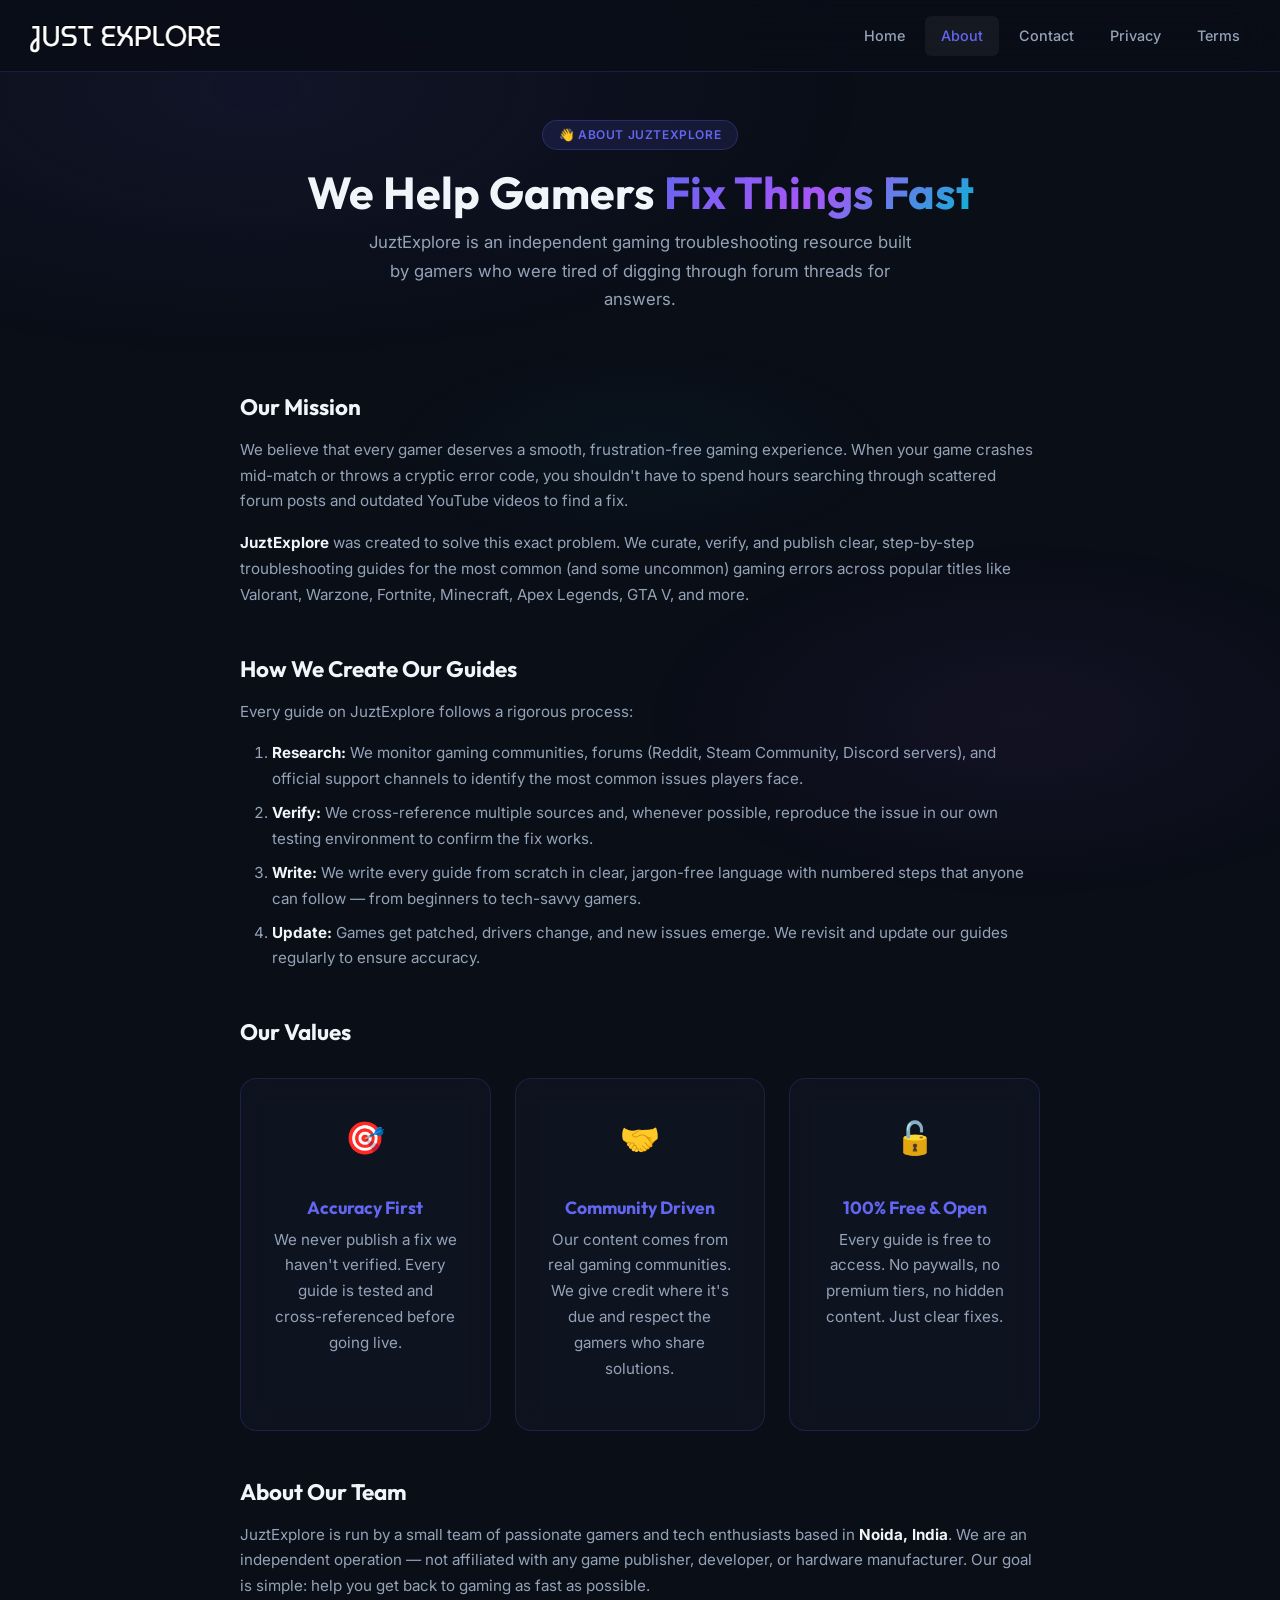
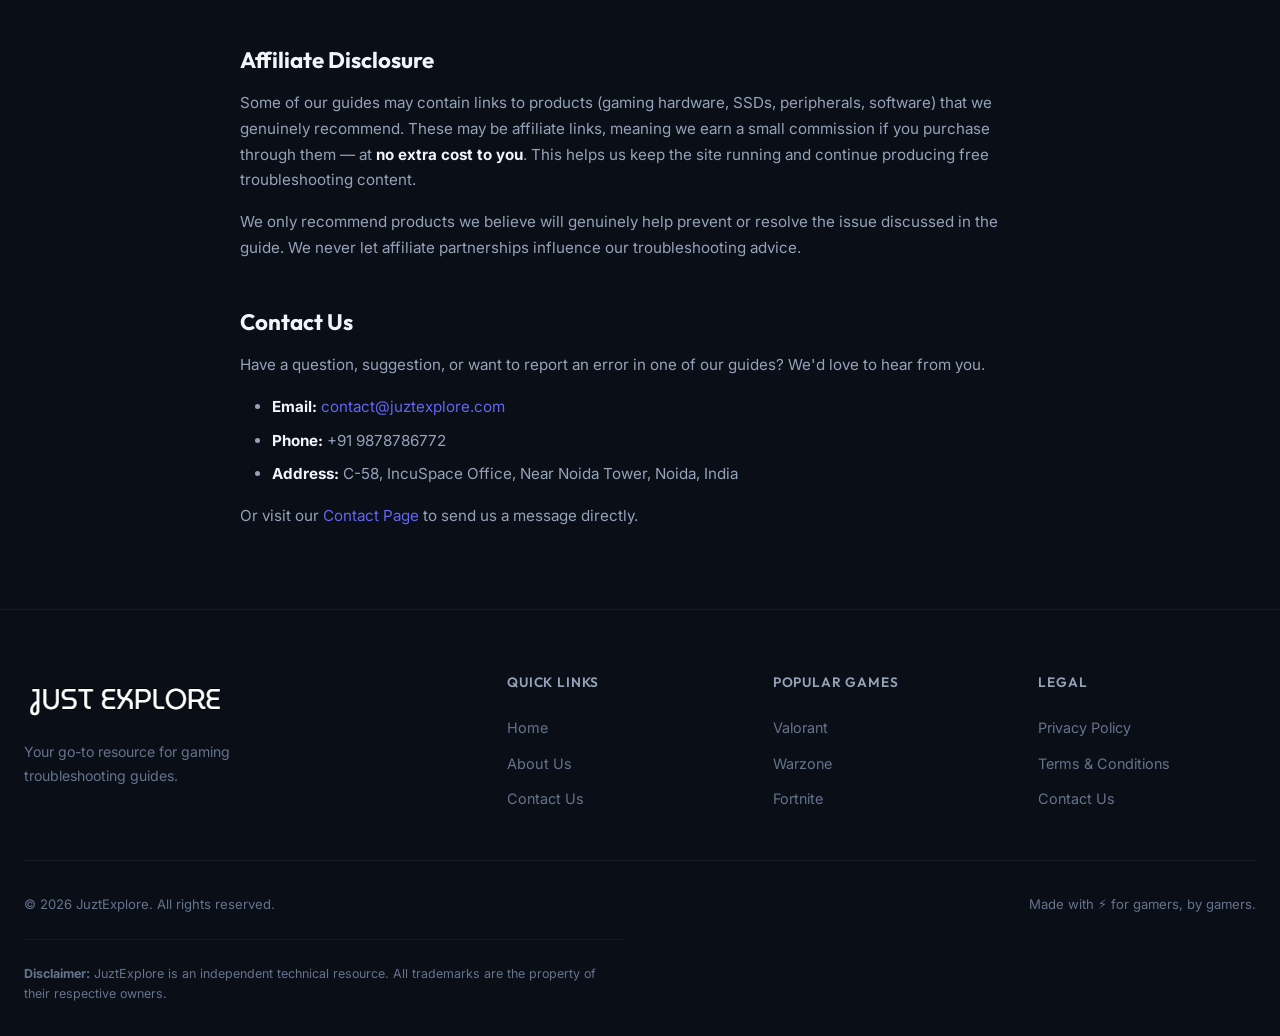
==== about.html @ 3f5ebada "v2" ====
<!DOCTYPE html>
<html lang="en">
<head>
  <meta charset="UTF-8">
  <meta name="viewport" content="width=device-width, initial-scale=1.0">
  <title>About Us — JuztExplore | Gaming Troubleshooting Guides</title>
  <meta name="description" content="Learn about JuztExplore — an independent gaming troubleshooting resource providing community-verified, step-by-step fix guides for game errors and crashes.">
  <meta name="robots" content="index, follow">
  <link rel="canonical" href="https://juztexplore.com/about.html">
  <link rel="preconnect" href="https://fonts.googleapis.com">
  <link rel="preconnect" href="https://fonts.gstatic.com" crossorigin>
  <link href="https://fonts.googleapis.com/css2?family=Inter:wght@400;500;600;700&family=Outfit:wght@600;700;800&family=JetBrains+Mono:wght@400;500&display=swap" rel="stylesheet">
  <link rel="icon" type="image/png" href="/favicon.png">
  <link rel="stylesheet" href="css/style.css">
</head>
<body>

  <!-- HEADER -->
  <header class="header" id="header">
    <div class="container header__inner">
      <a href="index.html" class="header__logo">
        <img src="/logo.png" alt="JuztExplore">
      </a>
      <nav class="header__nav" id="main-nav">
        <a href="index.html">Home</a>
        <a href="about.html" class="active">About</a>
        <a href="contact.html">Contact</a>
        <a href="privacy-policy.html">Privacy</a>
        <a href="terms.html">Terms</a>
      </nav>
      <button class="header__menu-toggle" id="menu-toggle" aria-label="Toggle menu">
        <span></span><span></span><span></span>
      </button>
    </div>
  </header>

  <!-- PAGE HERO -->
  <section class="page-hero">
    <div class="container">
      <span class="badge" style="margin-bottom:1rem;display:inline-flex;">👋 About JuztExplore</span>
      <h1 class="page-hero__title">We Help Gamers <span class="text-gradient">Fix Things Fast</span></h1>
      <p class="page-hero__subtitle">JuztExplore is an independent gaming troubleshooting resource built by gamers who were tired of digging through forum threads for answers.</p>
    </div>
  </section>

  <!-- PAGE CONTENT -->
  <section class="page-content">
    <div class="container">
      <div class="page-content__body">

        <h2>Our Mission</h2>
        <p>We believe that every gamer deserves a smooth, frustration-free gaming experience. When your game crashes mid-match or throws a cryptic error code, you shouldn't have to spend hours searching through scattered forum posts and outdated YouTube videos to find a fix.</p>
        <p><strong>JuztExplore</strong> was created to solve this exact problem. We curate, verify, and publish clear, step-by-step troubleshooting guides for the most common (and some uncommon) gaming errors across popular titles like Valorant, Warzone, Fortnite, Minecraft, Apex Legends, GTA V, and more.</p>

        <h2>How We Create Our Guides</h2>
        <p>Every guide on JuztExplore follows a rigorous process:</p>
        <ol>
          <li><strong>Research:</strong> We monitor gaming communities, forums (Reddit, Steam Community, Discord servers), and official support channels to identify the most common issues players face.</li>
          <li><strong>Verify:</strong> We cross-reference multiple sources and, whenever possible, reproduce the issue in our own testing environment to confirm the fix works.</li>
          <li><strong>Write:</strong> We write every guide from scratch in clear, jargon-free language with numbered steps that anyone can follow — from beginners to tech-savvy gamers.</li>
          <li><strong>Update:</strong> Games get patched, drivers change, and new issues emerge. We revisit and update our guides regularly to ensure accuracy.</li>
        </ol>

        <!-- Values -->
        <h2>Our Values</h2>
        <div class="about-values">
          <div class="about-value card">
            <div class="about-value__icon">🎯</div>
            <h3 class="about-value__title">Accuracy First</h3>
            <p class="about-value__text">We never publish a fix we haven't verified. Every guide is tested and cross-referenced before going live.</p>
          </div>
          <div class="about-value card">
            <div class="about-value__icon">🤝</div>
            <h3 class="about-value__title">Community Driven</h3>
            <p class="about-value__text">Our content comes from real gaming communities. We give credit where it's due and respect the gamers who share solutions.</p>
          </div>
          <div class="about-value card">
            <div class="about-value__icon">🔓</div>
            <h3 class="about-value__title">100% Free &amp; Open</h3>
            <p class="about-value__text">Every guide is free to access. No paywalls, no premium tiers, no hidden content. Just clear fixes.</p>
          </div>
        </div>

        <h2>About Our Team</h2>
        <p>JuztExplore is run by a small team of passionate gamers and tech enthusiasts based in <strong>Noida, India</strong>. We are an independent operation — not affiliated with any game publisher, developer, or hardware manufacturer. Our goal is simple: help you get back to gaming as fast as possible.</p>

        <h2>Affiliate Disclosure</h2>
        <p>Some of our guides may contain links to products (gaming hardware, SSDs, peripherals, software) that we genuinely recommend. These may be affiliate links, meaning we earn a small commission if you purchase through them — at <strong>no extra cost to you</strong>. This helps us keep the site running and continue producing free troubleshooting content.</p>
        <p>We only recommend products we believe will genuinely help prevent or resolve the issue discussed in the guide. We never let affiliate partnerships influence our troubleshooting advice.</p>

        <h2>Contact Us</h2>
        <p>Have a question, suggestion, or want to report an error in one of our guides? We'd love to hear from you.</p>
        <ul>
          <li><strong>Email:</strong> <a href="mailto:contact@juztexplore.com">contact@juztexplore.com</a></li>
          <li><strong>Phone:</strong> +91 9878786772</li>
          <li><strong>Address:</strong> C-58, IncuSpace Office, Near Noida Tower, Noida, India</li>
        </ul>
        <p>Or visit our <a href="contact.html">Contact Page</a> to send us a message directly.</p>

      </div>
    </div>
  </section>

  <!-- FOOTER -->
  <footer class="footer">
    <div class="container">
      <div class="footer__grid">
        <div class="footer__brand">
          <div class="footer__brand-logo">
            <a href="/">
              <img src="/logo.png" alt="JuztExplore">
            </a>
          </div>
          <p class="footer__brand-text">Your go-to resource for gaming troubleshooting guides.</p>
        </div>
        <div>
          <h4 class="footer__heading">Quick Links</h4>
          <ul class="footer__links">
            <li><a href="index.html">Home</a></li>
            <li><a href="about.html">About Us</a></li>
            <li><a href="contact.html">Contact Us</a></li>
          </ul>
        </div>
        <div>
          <h4 class="footer__heading">Popular Games</h4>
          <ul class="footer__links">
            <li><a href="index.html">Valorant</a></li>
            <li><a href="index.html">Warzone</a></li>
            <li><a href="index.html">Fortnite</a></li>
          </ul>
        </div>
        <div>
          <h4 class="footer__heading">Legal</h4>
          <ul class="footer__links">
            <li><a href="privacy-policy.html">Privacy Policy</a></li>
            <li><a href="terms.html">Terms &amp; Conditions</a></li>
            <li><a href="contact.html">Contact Us</a></li>
          </ul>
        </div>
      </div>
      <div class="footer__bottom">
        <span>&copy; 2026 JuztExplore. All rights reserved.</span>
        <span>Made with ⚡ for gamers, by gamers.</span>
      </div>
      <p class="footer__disclaimer"><strong>Disclaimer:</strong> JuztExplore is an independent technical resource. All trademarks are the property of their respective owners.</p>
    </div>
  </footer>
  <script src="js/main.js"></script>
</body>
</html>
---- css/style.css ----
/* ===== DESIGN TOKENS ===== */
:root {
  /* Colors */
  --bg-primary: #0a0e17;
  --bg-secondary: #111827;
  --bg-card: rgba(17, 24, 39, 0.7);
  --bg-glass: rgba(17, 24, 39, 0.55);
  --border-glass: rgba(99, 102, 241, 0.18);
  --accent-primary: #6366f1;
  --accent-secondary: #a855f7;
  --accent-tertiary: #06b6d4;
  --accent-gradient: linear-gradient(135deg, #6366f1 0%, #a855f7 50%, #06b6d4 100%);
  --accent-gradient-hover: linear-gradient(135deg, #818cf8 0%, #c084fc 50%, #22d3ee 100%);
  --text-primary: #f1f5f9;
  --text-secondary: #94a3b8;
  --text-muted: #64748b;
  --success: #22c55e;
  --warning: #f59e0b;
  --danger: #ef4444;
  --info: #3b82f6;

  /* Typography */
  --font-primary: 'Inter', 'Segoe UI', system-ui, -apple-system, sans-serif;
  --font-heading: 'Outfit', 'Inter', sans-serif;
  --font-mono: 'JetBrains Mono', 'Fira Code', monospace;

  /* Spacing */
  --space-xs: 0.25rem;
  --space-sm: 0.5rem;
  --space-md: 1rem;
  --space-lg: 1.5rem;
  --space-xl: 2rem;
  --space-2xl: 3rem;
  --space-3xl: 4rem;

  /* Border Radius */
  --radius-sm: 6px;
  --radius-md: 12px;
  --radius-lg: 16px;
  --radius-xl: 24px;
  --radius-full: 9999px;

  /* Shadows */
  --shadow-sm: 0 2px 8px rgba(0, 0, 0, 0.3);
  --shadow-md: 0 4px 20px rgba(0, 0, 0, 0.4);
  --shadow-lg: 0 8px 40px rgba(0, 0, 0, 0.5);
  --shadow-glow: 0 0 30px rgba(99, 102, 241, 0.15);
  --shadow-glow-hover: 0 0 40px rgba(99, 102, 241, 0.25);

  /* Transitions */
  --transition-fast: 150ms ease;
  --transition-base: 250ms ease;
  --transition-slow: 400ms ease;

  /* Layout */
  --max-width: 1280px;
  --header-height: 72px;
}

/* ===== RESET & BASE ===== */
*, *::before, *::after {
  margin: 0;
  padding: 0;
  box-sizing: border-box;
}

html {
  scroll-behavior: smooth;
  -webkit-font-smoothing: antialiased;
  -moz-osx-font-smoothing: grayscale;
}

body {
  font-family: var(--font-primary);
  background-color: var(--bg-primary);
  color: var(--text-primary);
  line-height: 1.7;
  min-height: 100vh;
  overflow-x: hidden;
}

body::before {
  content: '';
  position: fixed;
  top: 0;
  left: 0;
  width: 100%;
  height: 100%;
  background:
    radial-gradient(ellipse 80% 50% at 20% 10%, rgba(99, 102, 241, 0.08) 0%, transparent 60%),
    radial-gradient(ellipse 60% 40% at 80% 80%, rgba(168, 85, 247, 0.06) 0%, transparent 50%),
    radial-gradient(ellipse 50% 30% at 50% 50%, rgba(6, 182, 212, 0.04) 0%, transparent 40%);
  pointer-events: none;
  z-index: 0;
}

a {
  color: var(--accent-primary);
  text-decoration: none;
  transition: color var(--transition-fast);
}

a:hover {
  color: var(--accent-tertiary);
}

img {
  max-width: 100%;
  display: block;
}

h1, h2, h3, h4, h5, h6 {
  font-family: var(--font-heading);
  font-weight: 700;
  line-height: 1.2;
  color: var(--text-primary);
}

/* ===== UTILITY CLASSES ===== */
.container {
  max-width: var(--max-width);
  margin: 0 auto;
  padding: 0 var(--space-lg);
  position: relative;
  z-index: 1;
}

.section {
  padding: var(--space-3xl) 0;
}

.text-gradient {
  background: var(--accent-gradient);
  -webkit-background-clip: text;
  -webkit-text-fill-color: transparent;
  background-clip: text;
}

.badge {
  display: inline-flex;
  align-items: center;
  gap: var(--space-xs);
  padding: var(--space-xs) var(--space-md);
  background: rgba(99, 102, 241, 0.12);
  border: 1px solid rgba(99, 102, 241, 0.25);
  border-radius: var(--radius-full);
  font-size: 0.75rem;
  font-weight: 600;
  text-transform: uppercase;
  letter-spacing: 0.05em;
  color: var(--accent-primary);
}

.badge--success {
  background: rgba(34, 197, 94, 0.12);
  border-color: rgba(34, 197, 94, 0.25);
  color: var(--success);
}

.badge--warning {
  background: rgba(245, 158, 11, 0.12);
  border-color: rgba(245, 158, 11, 0.25);
  color: var(--warning);
}

.badge--danger {
  background: rgba(239, 68, 68, 0.12);
  border-color: rgba(239, 68, 68, 0.25);
  color: var(--danger);
}

.btn {
  display: inline-flex;
  align-items: center;
  gap: var(--space-sm);
  padding: 0.75rem 1.5rem;
  border: none;
  border-radius: var(--radius-md);
  font-family: var(--font-primary);
  font-size: 0.9rem;
  font-weight: 600;
  cursor: pointer;
  transition: all var(--transition-base);
  text-decoration: none;
  position: relative;
  overflow: hidden;
}

.btn--primary {
  background: var(--accent-gradient);
  color: white;
  box-shadow: 0 4px 15px rgba(99, 102, 241, 0.3);
}

.btn--primary:hover {
  background: var(--accent-gradient-hover);
  box-shadow: 0 6px 25px rgba(99, 102, 241, 0.45);
  transform: translateY(-2px);
  color: white;
}

.btn--outline {
  background: transparent;
  color: var(--accent-primary);
  border: 1.5px solid rgba(99, 102, 241, 0.4);
}

.btn--outline:hover {
  background: rgba(99, 102, 241, 0.1);
  border-color: var(--accent-primary);
  color: var(--accent-primary);
  transform: translateY(-2px);
}

.btn--ghost {
  background: transparent;
  color: var(--text-secondary);
}

.btn--ghost:hover {
  background: rgba(255, 255, 255, 0.05);
  color: var(--text-primary);
}

/* ===== HEADER / NAVIGATION ===== */
.header {
  position: fixed;
  top: 0;
  left: 0;
  right: 0;
  height: var(--header-height);
  z-index: 1000;
  transition: all var(--transition-base);
}

.header::before {
  content: '';
  position: absolute;
  inset: 0;
  background: rgba(10, 14, 23, 0.85);
  backdrop-filter: blur(20px);
  -webkit-backdrop-filter: blur(20px);
  border-bottom: 1px solid var(--border-glass);
}

.header__inner {
  display: flex;
  align-items: center;
  justify-content: space-between;
  height: 100%;
  position: relative;
  z-index: 1;
}

.header__logo {
  display: flex;
  align-items: center;
  gap: var(--space-sm);
  font-family: var(--font-heading);
  font-size: 1.4rem;
  font-weight: 800;
  color: var(--text-primary);
  text-decoration: none;
}

.header__logo-icon {
  width: 36px;
  height: 36px;
  background: var(--accent-gradient);
  border-radius: var(--radius-sm);
  display: flex;
  align-items: center;
  justify-content: center;
  font-size: 1.1rem;
}

.header__nav {
  display: flex;
  align-items: center;
  gap: var(--space-xs);
}

.header__nav a {
  padding: 0.5rem 1rem;
  color: var(--text-secondary);
  font-size: 0.9rem;
  font-weight: 500;
  border-radius: var(--radius-sm);
  transition: all var(--transition-fast);
}

.header__nav a:hover,
.header__nav a.active {
  color: var(--text-primary);
  background: rgba(255, 255, 255, 0.05);
}

.header__nav a.active {
  color: var(--accent-primary);
}

/* Mobile menu toggle */
.header__menu-toggle {
  display: none;
  flex-direction: column;
  gap: 5px;
  background: none;
  border: none;
  cursor: pointer;
  padding: 4px;
  z-index: 1001;
}

.header__menu-toggle span {
  width: 24px;
  height: 2px;
  background: var(--text-primary);
  border-radius: 2px;
  transition: all var(--transition-fast);
}

.header__menu-toggle.active span:nth-child(1) {
  transform: translateY(7px) rotate(45deg);
}
.header__menu-toggle.active span:nth-child(2) {
  opacity: 0;
}
.header__menu-toggle.active span:nth-child(3) {
  transform: translateY(-7px) rotate(-45deg);
}

/* ===== HERO SECTION ===== */
.hero {
  padding: calc(var(--header-height) + var(--space-3xl)) 0 var(--space-3xl);
  text-align: center;
  position: relative;
}

.hero::after {
  content: '';
  position: absolute;
  top: 50%;
  left: 50%;
  transform: translate(-50%, -50%);
  width: 600px;
  height: 600px;
  background: radial-gradient(circle, rgba(99, 102, 241, 0.1) 0%, transparent 70%);
  pointer-events: none;
}

.hero__badge {
  margin-bottom: var(--space-lg);
}

.hero__title {
  font-size: clamp(2.2rem, 5vw, 3.8rem);
  margin-bottom: var(--space-lg);
  letter-spacing: -0.02em;
}

.hero__subtitle {
  font-size: clamp(1rem, 2vw, 1.2rem);
  color: var(--text-secondary);
  max-width: 640px;
  margin: 0 auto var(--space-xl);
  line-height: 1.8;
}

.hero__search {
  max-width: 560px;
  margin: 0 auto var(--space-xl);
  position: relative;
}

.hero__search input {
  width: 100%;
  padding: 1rem 1.5rem 1rem 3rem;
  background: var(--bg-glass);
  border: 1px solid var(--border-glass);
  border-radius: var(--radius-xl);
  color: var(--text-primary);
  font-family: var(--font-primary);
  font-size: 1rem;
  outline: none;
  transition: all var(--transition-base);
  backdrop-filter: blur(10px);
}

.hero__search input::placeholder {
  color: var(--text-muted);
}

.hero__search input:focus {
  border-color: var(--accent-primary);
  box-shadow: var(--shadow-glow);
}

.hero__search-icon {
  position: absolute;
  left: 1.1rem;
  top: 50%;
  transform: translateY(-50%);
  color: var(--text-muted);
  font-size: 1.1rem;
  pointer-events: none;
}

.hero__stats {
  display: flex;
  justify-content: center;
  gap: var(--space-2xl);
  flex-wrap: wrap;
}

.hero__stat {
  text-align: center;
}

.hero__stat-value {
  display: block;
  font-family: var(--font-heading);
  font-size: 1.8rem;
  font-weight: 800;
  background: var(--accent-gradient);
  -webkit-background-clip: text;
  -webkit-text-fill-color: transparent;
  background-clip: text;
}

.hero__stat-label {
  font-size: 0.82rem;
  color: var(--text-muted);
  text-transform: uppercase;
  letter-spacing: 0.06em;
  font-weight: 500;
}

/* ===== CARDS ===== */
.card {
  background: var(--bg-glass);
  border: 1px solid var(--border-glass);
  border-radius: var(--radius-lg);
  padding: var(--space-xl);
  transition: all var(--transition-base);
  backdrop-filter: blur(12px);
  -webkit-backdrop-filter: blur(12px);
  position: relative;
  overflow: hidden;
}

.card::before {
  content: '';
  position: absolute;
  top: 0;
  left: 0;
  right: 0;
  height: 2px;
  background: var(--accent-gradient);
  opacity: 0;
  transition: opacity var(--transition-base);
}

.card:hover {
  border-color: rgba(99, 102, 241, 0.35);
  box-shadow: var(--shadow-glow);
  transform: translateY(-4px);
}

.card:hover::before {
  opacity: 1;
}

.card__icon {
  width: 48px;
  height: 48px;
  background: rgba(99, 102, 241, 0.12);
  border: 1px solid rgba(99, 102, 241, 0.2);
  border-radius: var(--radius-md);
  display: flex;
  align-items: center;
  justify-content: center;
  font-size: 1.4rem;
  margin-bottom: var(--space-lg);
}

.card__title {
  font-size: 1.15rem;
  margin-bottom: var(--space-sm);
}

.card__text {
  color: var(--text-secondary);
  font-size: 0.92rem;
  line-height: 1.7;
}

.card__meta {
  display: flex;
  align-items: center;
  gap: var(--space-md);
  margin-top: var(--space-lg);
  padding-top: var(--space-md);
  border-top: 1px solid rgba(255, 255, 255, 0.06);
  font-size: 0.82rem;
  color: var(--text-muted);
}

.card__meta-item {
  display: flex;
  align-items: center;
  gap: var(--space-xs);
}

/* Guide card specific */
.card--guide {
  cursor: pointer;
  text-decoration: none;
  display: block;
  color: inherit;
}

.card--guide:hover {
  color: inherit;
}

.card--guide .card__game-tag {
  display: inline-flex;
  align-items: center;
  gap: 6px;
  margin-bottom: var(--space-md);
}

.card--guide .card__game-tag img {
  width: 24px;
  height: 24px;
  border-radius: 4px;
}

/* ===== GRID LAYOUTS ===== */
.grid {
  display: grid;
  gap: var(--space-lg);
}

.grid--2 {
  grid-template-columns: repeat(2, 1fr);
}

.grid--3 {
  grid-template-columns: repeat(3, 1fr);
}

.grid--4 {
  grid-template-columns: repeat(4, 1fr);
}

.grid--guide {
  grid-template-columns: repeat(auto-fill, minmax(340px, 1fr));
}

/* ===== SECTION HEADERS ===== */
.section-header {
  text-align: center;
  margin-bottom: var(--space-2xl);
}

.section-header__title {
  font-size: clamp(1.6rem, 3vw, 2.2rem);
  margin-bottom: var(--space-sm);
}

.section-header__subtitle {
  color: var(--text-secondary);
  font-size: 1rem;
  max-width: 560px;
  margin: 0 auto;
}

/* ===== CATEGORY FILTER ===== */
.filter-bar {
  display: flex;
  align-items: center;
  gap: var(--space-sm);
  flex-wrap: wrap;
  margin-bottom: var(--space-xl);
  justify-content: center;
}

.filter-btn {
  padding: 0.5rem 1.2rem;
  background: rgba(255, 255, 255, 0.04);
  border: 1px solid rgba(255, 255, 255, 0.08);
  border-radius: var(--radius-full);
  color: var(--text-secondary);
  font-family: var(--font-primary);
  font-size: 0.85rem;
  font-weight: 500;
  cursor: pointer;
  transition: all var(--transition-fast);
}

.filter-btn:hover {
  background: rgba(99, 102, 241, 0.1);
  border-color: rgba(99, 102, 241, 0.3);
  color: var(--text-primary);
}

.filter-btn.active {
  background: var(--accent-primary);
  border-color: var(--accent-primary);
  color: white;
}

/* ===== FOOTER ===== */
.footer {
  border-top: 1px solid rgba(255, 255, 255, 0.06);
  padding: var(--space-3xl) 0 var(--space-xl);
  position: relative;
  z-index: 1;
}

.footer__grid {
  display: grid;
  grid-template-columns: 2fr 1fr 1fr 1fr;
  gap: var(--space-2xl);
  margin-bottom: var(--space-2xl);
}

.footer__brand {
  max-width: 300px;
}

.footer__brand-logo {
  display: flex;
  align-items: center;
  gap: var(--space-sm);
  font-family: var(--font-heading);
  font-size: 1.3rem;
  font-weight: 800;
  color: var(--text-primary);
  margin-bottom: var(--space-md);
}

.footer__brand-text {
  color: var(--text-muted);
  font-size: 0.88rem;
  line-height: 1.7;
}

.footer__heading {
  font-size: 0.85rem;
  font-weight: 600;
  text-transform: uppercase;
  letter-spacing: 0.06em;
  color: var(--text-secondary);
  margin-bottom: var(--space-lg);
}

.footer__links {
  list-style: none;
  display: flex;
  flex-direction: column;
  gap: var(--space-sm);
}

.footer__links a {
  color: var(--text-muted);
  font-size: 0.9rem;
  transition: color var(--transition-fast);
}

.footer__links a:hover {
  color: var(--text-primary);
}

.footer__bottom {
  display: flex;
  align-items: center;
  justify-content: space-between;
  padding-top: var(--space-xl);
  border-top: 1px solid rgba(255, 255, 255, 0.06);
  font-size: 0.82rem;
  color: var(--text-muted);
  flex-wrap: wrap;
  gap: var(--space-md);
}

.footer__disclaimer {
  max-width: 600px;
  line-height: 1.6;
  font-size: 0.78rem;
  color: var(--text-muted);
  margin-top: var(--space-lg);
  padding-top: var(--space-lg);
  border-top: 1px solid rgba(255, 255, 255, 0.04);
}

/* ===== FIX GUIDE PAGE ===== */
.guide-hero {
  padding: calc(var(--header-height) + var(--space-2xl)) 0 var(--space-2xl);
  position: relative;
}

.guide-hero__breadcrumb {
  display: flex;
  align-items: center;
  gap: var(--space-sm);
  font-size: 0.85rem;
  color: var(--text-muted);
  margin-bottom: var(--space-lg);
}

.guide-hero__breadcrumb a {
  color: var(--text-muted);
}

.guide-hero__breadcrumb a:hover {
  color: var(--accent-primary);
}

.guide-hero__breadcrumb span {
  color: var(--text-muted);
}

.guide-hero__meta {
  display: flex;
  align-items: center;
  gap: var(--space-md);
  margin-bottom: var(--space-md);
  flex-wrap: wrap;
}

.guide-hero__title {
  font-size: clamp(1.8rem, 4vw, 2.6rem);
  margin-bottom: var(--space-md);
  letter-spacing: -0.01em;
}

.guide-hero__quick-fix {
  background: rgba(34, 197, 94, 0.08);
  border: 1px solid rgba(34, 197, 94, 0.2);
  border-radius: var(--radius-md);
  padding: var(--space-lg);
  margin-top: var(--space-lg);
}

.guide-hero__quick-fix-title {
  display: flex;
  align-items: center;
  gap: var(--space-sm);
  font-size: 0.9rem;
  font-weight: 700;
  color: var(--success);
  margin-bottom: var(--space-sm);
  text-transform: uppercase;
  letter-spacing: 0.04em;
}

.guide-hero__quick-fix p {
  color: var(--text-secondary);
  font-size: 0.95rem;
}

/* Guide content layout */
.guide-layout {
  display: grid;
  grid-template-columns: 1fr 340px;
  gap: var(--space-2xl);
  padding-bottom: var(--space-3xl);
}

.guide-content h2 {
  font-size: 1.5rem;
  margin: var(--space-2xl) 0 var(--space-md);
  padding-bottom: var(--space-sm);
  border-bottom: 1px solid rgba(255, 255, 255, 0.06);
}

.guide-content h3 {
  font-size: 1.15rem;
  margin: var(--space-xl) 0 var(--space-sm);
  color: var(--accent-primary);
}

.guide-content p {
  color: var(--text-secondary);
  margin-bottom: var(--space-md);
  font-size: 0.95rem;
}

.guide-content ol,
.guide-content ul {
  color: var(--text-secondary);
  margin-bottom: var(--space-md);
  padding-left: var(--space-xl);
}

.guide-content li {
  margin-bottom: var(--space-sm);
  font-size: 0.95rem;
}

/* Step blocks */
.step-block {
  background: var(--bg-glass);
  border: 1px solid var(--border-glass);
  border-radius: var(--radius-lg);
  padding: var(--space-xl);
  margin-bottom: var(--space-lg);
  position: relative;
  backdrop-filter: blur(10px);
}

.step-block__number {
  position: absolute;
  top: -12px;
  left: var(--space-lg);
  background: var(--accent-gradient);
  color: white;
  width: 28px;
  height: 28px;
  border-radius: var(--radius-full);
  display: flex;
  align-items: center;
  justify-content: center;
  font-size: 0.8rem;
  font-weight: 700;
}

.step-block__title {
  font-size: 1.05rem;
  margin-bottom: var(--space-sm);
}

.step-block__text {
  color: var(--text-secondary);
  font-size: 0.92rem;
}

.step-block__code {
  background: rgba(0, 0, 0, 0.4);
  border: 1px solid rgba(255, 255, 255, 0.06);
  border-radius: var(--radius-sm);
  padding: var(--space-md);
  margin-top: var(--space-md);
  font-family: var(--font-mono);
  font-size: 0.85rem;
  color: var(--accent-tertiary);
  overflow-x: auto;
}

/* Pro tip */
.pro-tip {
  background: linear-gradient(135deg, rgba(99, 102, 241, 0.1) 0%, rgba(168, 85, 247, 0.08) 100%);
  border: 1px solid rgba(99, 102, 241, 0.25);
  border-radius: var(--radius-lg);
  padding: var(--space-xl);
  margin: var(--space-xl) 0;
}

.pro-tip__title {
  display: flex;
  align-items: center;
  gap: var(--space-sm);
  font-size: 0.95rem;
  font-weight: 700;
  color: var(--accent-primary);
  margin-bottom: var(--space-sm);
}

.pro-tip p {
  color: var(--text-secondary);
  font-size: 0.92rem;
}

/* Sidebar */
.guide-sidebar {
  position: sticky;
  top: calc(var(--header-height) + var(--space-lg));
  align-self: start;
}

.sidebar-card {
  background: var(--bg-glass);
  border: 1px solid var(--border-glass);
  border-radius: var(--radius-lg);
  padding: var(--space-xl);
  margin-bottom: var(--space-lg);
  backdrop-filter: blur(10px);
}

.sidebar-card__title {
  font-size: 0.95rem;
  font-weight: 700;
  margin-bottom: var(--space-lg);
  display: flex;
  align-items: center;
  gap: var(--space-sm);
}

.specs-table {
  width: 100%;
  border-collapse: collapse;
  font-size: 0.85rem;
}

.specs-table th,
.specs-table td {
  text-align: left;
  padding: var(--space-sm) var(--space-sm);
  border-bottom: 1px solid rgba(255, 255, 255, 0.05);
}

.specs-table th {
  color: var(--text-muted);
  font-weight: 500;
  width: 40%;
}

.specs-table td {
  color: var(--text-secondary);
}

.specs-table tr:last-child th,
.specs-table tr:last-child td {
  border-bottom: none;
}

.specs-table__heading {
  font-weight: 700;
  color: var(--accent-primary) !important;
  font-size: 0.8rem;
  text-transform: uppercase;
  letter-spacing: 0.05em;
  padding-top: var(--space-md) !important;
}

/* ===== STATIC PAGES (About, Contact, Privacy, etc.) ===== */
.page-hero {
  padding: calc(var(--header-height) + var(--space-2xl)) 0 var(--space-xl);
  text-align: center;
}

.page-hero__title {
  font-size: clamp(2rem, 4vw, 2.8rem);
  margin-bottom: var(--space-sm);
}

.page-hero__subtitle {
  color: var(--text-secondary);
  font-size: 1.05rem;
  max-width: 560px;
  margin: 0 auto;
}

.page-content {
  padding-bottom: var(--space-3xl);
}

.page-content__body {
  max-width: 800px;
  margin: 0 auto;
}

.page-content__body h2 {
  font-size: 1.4rem;
  margin: var(--space-2xl) 0 var(--space-md);
  color: var(--text-primary);
}

.page-content__body h3 {
  font-size: 1.1rem;
  margin: var(--space-xl) 0 var(--space-sm);
  color: var(--accent-primary);
}

.page-content__body p {
  color: var(--text-secondary);
  margin-bottom: var(--space-md);
  font-size: 0.95rem;
}

.page-content__body ul,
.page-content__body ol {
  color: var(--text-secondary);
  margin-bottom: var(--space-md);
  padding-left: var(--space-xl);
}

.page-content__body li {
  margin-bottom: var(--space-sm);
  font-size: 0.95rem;
}

.page-content__body strong {
  color: var(--text-primary);
}

/* Contact page */
.contact-grid {
  display: grid;
  grid-template-columns: 1fr 1fr;
  gap: var(--space-2xl);
  margin-top: var(--space-xl);
}

.contact-info-item {
  display: flex;
  gap: var(--space-md);
  margin-bottom: var(--space-xl);
}

.contact-info-item__icon {
  width: 44px;
  height: 44px;
  min-width: 44px;
  background: rgba(99, 102, 241, 0.12);
  border: 1px solid rgba(99, 102, 241, 0.2);
  border-radius: var(--radius-md);
  display: flex;
  align-items: center;
  justify-content: center;
  font-size: 1.2rem;
}

.contact-info-item__label {
  font-size: 0.82rem;
  text-transform: uppercase;
  letter-spacing: 0.06em;
  color: var(--text-muted);
  font-weight: 600;
  margin-bottom: 2px;
}

.contact-info-item__value {
  font-size: 0.95rem;
  color: var(--text-secondary);
}

.contact-form {
  display: flex;
  flex-direction: column;
  gap: var(--space-md);
}

.form-group label {
  display: block;
  font-size: 0.85rem;
  font-weight: 600;
  color: var(--text-secondary);
  margin-bottom: var(--space-xs);
}

.form-group input,
.form-group textarea,
.form-group select {
  width: 100%;
  padding: 0.75rem 1rem;
  background: var(--bg-glass);
  border: 1px solid var(--border-glass);
  border-radius: var(--radius-md);
  color: var(--text-primary);
  font-family: var(--font-primary);
  font-size: 0.92rem;
  outline: none;
  transition: all var(--transition-fast);
}

.form-group input:focus,
.form-group textarea:focus,
.form-group select:focus {
  border-color: var(--accent-primary);
  box-shadow: 0 0 0 3px rgba(99, 102, 241, 0.12);
}

.form-group textarea {
  min-height: 120px;
  resize: vertical;
}

/* About page */
.about-values {
  display: grid;
  grid-template-columns: repeat(3, 1fr);
  gap: var(--space-lg);
  margin: var(--space-xl) 0;
}

.about-value {
  text-align: center;
  padding: var(--space-xl);
}

.about-value__icon {
  font-size: 2rem;
  margin-bottom: var(--space-md);
}

.about-value__title {
  font-size: 1.05rem;
  margin-bottom: var(--space-sm);
}

.about-value__text {
  color: var(--text-secondary);
  font-size: 0.9rem;
}

/* ===== ANIMATIONS ===== */
@keyframes fadeInUp {
  from {
    opacity: 0;
    transform: translateY(24px);
  }
  to {
    opacity: 1;
    transform: translateY(0);
  }
}

@keyframes fadeIn {
  from { opacity: 0; }
  to { opacity: 1; }
}

@keyframes pulse {
  0%, 100% { opacity: 1; }
  50% { opacity: 0.6; }
}

.animate-in {
  opacity: 0;
  animation: fadeInUp 0.6s ease forwards;
}

.animate-in:nth-child(1) { animation-delay: 0.05s; }
.animate-in:nth-child(2) { animation-delay: 0.12s; }
.animate-in:nth-child(3) { animation-delay: 0.19s; }
.animate-in:nth-child(4) { animation-delay: 0.26s; }
.animate-in:nth-child(5) { animation-delay: 0.33s; }
.animate-in:nth-child(6) { animation-delay: 0.40s; }

/* ===== RESPONSIVE ===== */
@media (max-width: 1024px) {
  .guide-layout {
    grid-template-columns: 1fr;
  }

  .guide-sidebar {
    position: static;
    display: grid;
    grid-template-columns: repeat(2, 1fr);
    gap: var(--space-lg);
  }

  .footer__grid {
    grid-template-columns: 1fr 1fr;
  }
}

@media (max-width: 768px) {
  .header__nav {
    display: none;
    position: fixed;
    top: var(--header-height);
    left: 0;
    right: 0;
    bottom: 0;
    background: rgba(10, 14, 23, 0.97);
    backdrop-filter: blur(20px);
    flex-direction: column;
    padding: var(--space-xl);
    gap: var(--space-sm);
  }

  .header__nav.open {
    display: flex;
  }

  .header__nav a {
    font-size: 1.1rem;
    padding: var(--space-md) var(--space-lg);
  }

  .header__menu-toggle {
    display: flex;
  }

  .grid--2, .grid--3, .grid--4, .grid--guide {
    grid-template-columns: 1fr;
  }

  .hero__stats {
    gap: var(--space-lg);
  }

  .guide-sidebar {
    grid-template-columns: 1fr;
  }

  .contact-grid {
    grid-template-columns: 1fr;
  }

  .about-values {
    grid-template-columns: 1fr;
  }

  .footer__grid {
    grid-template-columns: 1fr;
    gap: var(--space-xl);
  }

  .footer__bottom {
    flex-direction: column;
    text-align: center;
  }

  .filter-bar {
    justify-content: flex-start;
    overflow-x: auto;
    flex-wrap: nowrap;
    padding-bottom: var(--space-sm);
    -webkit-overflow-scrolling: touch;
  }

  .filter-btn {
    white-space: nowrap;
    flex-shrink: 0;
  }
}

@media (max-width: 480px) {
  .container {
    padding: 0 var(--space-md);
  }

  .card {
    padding: var(--space-lg);
  }

  .step-block {
    padding: var(--space-lg);
  }
}
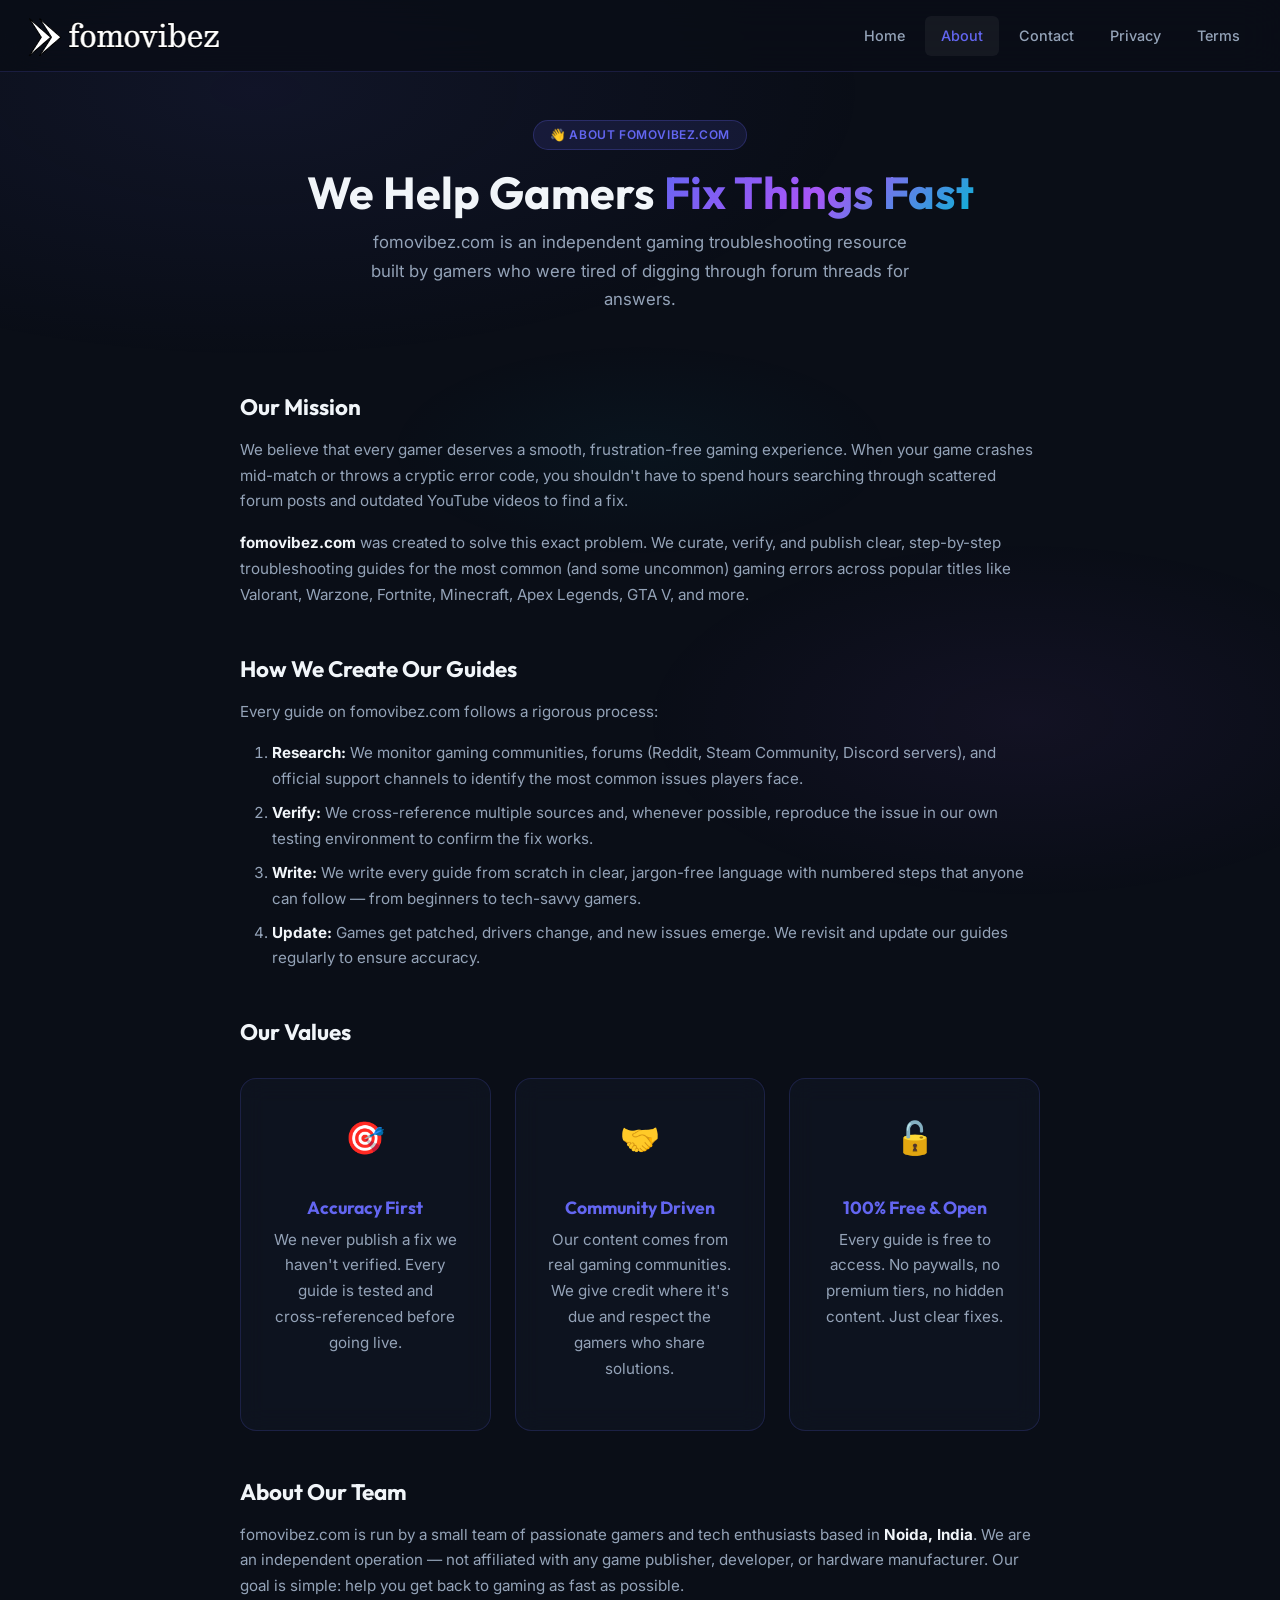
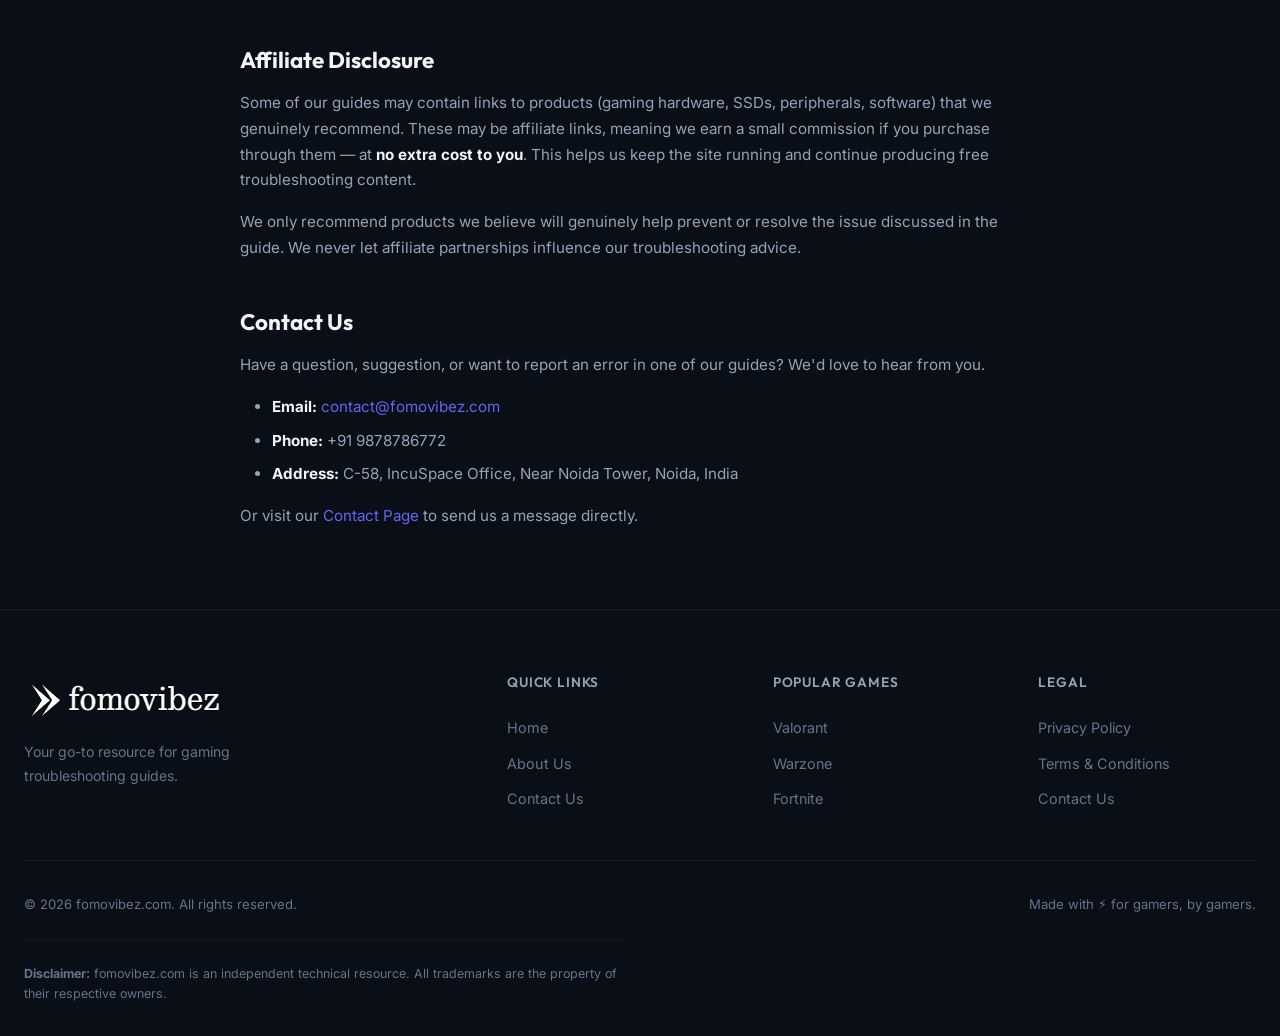
==== commit b35e26e3: "first commit" ====
--- a/about.html
+++ b/about.html
@@ -3,10 +3,10 @@
 <head>
   <meta charset="UTF-8">
   <meta name="viewport" content="width=device-width, initial-scale=1.0">
-  <title>About Us — JuztExplore | Gaming Troubleshooting Guides</title>
-  <meta name="description" content="Learn about JuztExplore — an independent gaming troubleshooting resource providing community-verified, step-by-step fix guides for game errors and crashes.">
+  <title>About Us — fomovibez.com | Gaming Troubleshooting Guides</title>
+  <meta name="description" content="Learn about fomovibez.com — an independent gaming troubleshooting resource providing community-verified, step-by-step fix guides for game errors and crashes.">
   <meta name="robots" content="index, follow">
-  <link rel="canonical" href="https://juztexplore.com/about.html">
+  <link rel="canonical" href="https://fomovibez.com/about.html">
   <link rel="preconnect" href="https://fonts.googleapis.com">
   <link rel="preconnect" href="https://fonts.gstatic.com" crossorigin>
   <link href="https://fonts.googleapis.com/css2?family=Inter:wght@400;500;600;700&family=Outfit:wght@600;700;800&family=JetBrains+Mono:wght@400;500&display=swap" rel="stylesheet">
@@ -19,7 +19,7 @@
   <header class="header" id="header">
     <div class="container header__inner">
       <a href="index.html" class="header__logo">
-        <img src="/logo.png" alt="JuztExplore">
+        <img src="/logo.png" alt="fomovibez.com">
       </a>
       <nav class="header__nav" id="main-nav">
         <a href="index.html">Home</a>
@@ -37,9 +37,9 @@
   <!-- PAGE HERO -->
   <section class="page-hero">
     <div class="container">
-      <span class="badge" style="margin-bottom:1rem;display:inline-flex;">👋 About JuztExplore</span>
+      <span class="badge" style="margin-bottom:1rem;display:inline-flex;">👋 About fomovibez.com</span>
       <h1 class="page-hero__title">We Help Gamers <span class="text-gradient">Fix Things Fast</span></h1>
-      <p class="page-hero__subtitle">JuztExplore is an independent gaming troubleshooting resource built by gamers who were tired of digging through forum threads for answers.</p>
+      <p class="page-hero__subtitle">fomovibez.com is an independent gaming troubleshooting resource built by gamers who were tired of digging through forum threads for answers.</p>
     </div>
   </section>
 
@@ -50,10 +50,10 @@
 
         <h2>Our Mission</h2>
         <p>We believe that every gamer deserves a smooth, frustration-free gaming experience. When your game crashes mid-match or throws a cryptic error code, you shouldn't have to spend hours searching through scattered forum posts and outdated YouTube videos to find a fix.</p>
-        <p><strong>JuztExplore</strong> was created to solve this exact problem. We curate, verify, and publish clear, step-by-step troubleshooting guides for the most common (and some uncommon) gaming errors across popular titles like Valorant, Warzone, Fortnite, Minecraft, Apex Legends, GTA V, and more.</p>
+        <p><strong>fomovibez.com</strong> was created to solve this exact problem. We curate, verify, and publish clear, step-by-step troubleshooting guides for the most common (and some uncommon) gaming errors across popular titles like Valorant, Warzone, Fortnite, Minecraft, Apex Legends, GTA V, and more.</p>
 
         <h2>How We Create Our Guides</h2>
-        <p>Every guide on JuztExplore follows a rigorous process:</p>
+        <p>Every guide on fomovibez.com follows a rigorous process:</p>
         <ol>
           <li><strong>Research:</strong> We monitor gaming communities, forums (Reddit, Steam Community, Discord servers), and official support channels to identify the most common issues players face.</li>
           <li><strong>Verify:</strong> We cross-reference multiple sources and, whenever possible, reproduce the issue in our own testing environment to confirm the fix works.</li>
@@ -82,7 +82,7 @@
         </div>
 
         <h2>About Our Team</h2>
-        <p>JuztExplore is run by a small team of passionate gamers and tech enthusiasts based in <strong>Noida, India</strong>. We are an independent operation — not affiliated with any game publisher, developer, or hardware manufacturer. Our goal is simple: help you get back to gaming as fast as possible.</p>
+        <p>fomovibez.com is run by a small team of passionate gamers and tech enthusiasts based in <strong>Noida, India</strong>. We are an independent operation — not affiliated with any game publisher, developer, or hardware manufacturer. Our goal is simple: help you get back to gaming as fast as possible.</p>
 
         <h2>Affiliate Disclosure</h2>
         <p>Some of our guides may contain links to products (gaming hardware, SSDs, peripherals, software) that we genuinely recommend. These may be affiliate links, meaning we earn a small commission if you purchase through them — at <strong>no extra cost to you</strong>. This helps us keep the site running and continue producing free troubleshooting content.</p>
@@ -91,7 +91,7 @@
         <h2>Contact Us</h2>
         <p>Have a question, suggestion, or want to report an error in one of our guides? We'd love to hear from you.</p>
         <ul>
-          <li><strong>Email:</strong> <a href="mailto:contact@juztexplore.com">contact@juztexplore.com</a></li>
+          <li><strong>Email:</strong> <a href="mailto:contact@fomovibez.com">contact@fomovibez.com</a></li>
           <li><strong>Phone:</strong> +91 9878786772</li>
           <li><strong>Address:</strong> C-58, IncuSpace Office, Near Noida Tower, Noida, India</li>
         </ul>
@@ -108,7 +108,7 @@
         <div class="footer__brand">
           <div class="footer__brand-logo">
             <a href="/">
-              <img src="/logo.png" alt="JuztExplore">
+              <img src="/logo.png" alt="fomovibez.com">
             </a>
           </div>
           <p class="footer__brand-text">Your go-to resource for gaming troubleshooting guides.</p>
@@ -139,10 +139,10 @@
         </div>
       </div>
       <div class="footer__bottom">
-        <span>&copy; 2026 JuztExplore. All rights reserved.</span>
+        <span>&copy; 2026 fomovibez.com. All rights reserved.</span>
         <span>Made with ⚡ for gamers, by gamers.</span>
       </div>
-      <p class="footer__disclaimer"><strong>Disclaimer:</strong> JuztExplore is an independent technical resource. All trademarks are the property of their respective owners.</p>
+      <p class="footer__disclaimer"><strong>Disclaimer:</strong> fomovibez.com is an independent technical resource. All trademarks are the property of their respective owners.</p>
     </div>
   </footer>
   <script src="js/main.js"></script>
